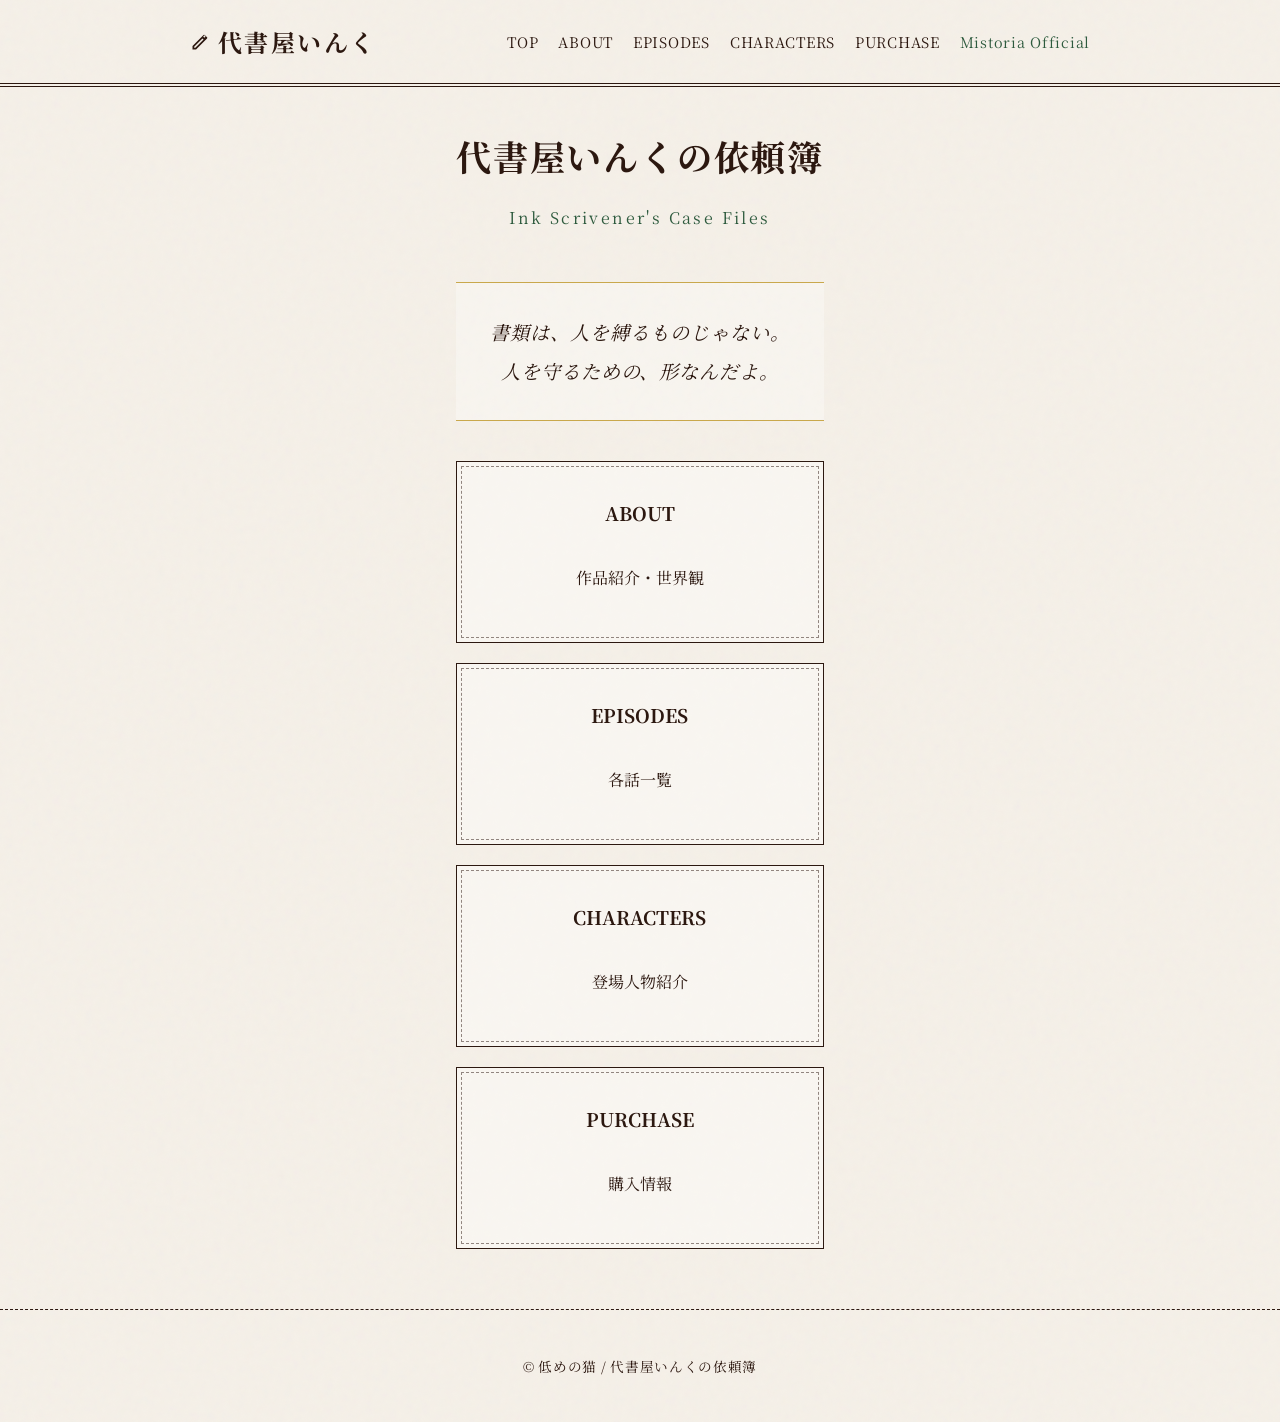
==== index.html @ aca45499 "initial deploy" ====
<!DOCTYPE html>
<html lang="ja">
<head>
    <meta charset="UTF-8">
    <meta name="viewport" content="width=device-width, initial-scale=1.0">
    <title>代書屋いんくの依頼簿 - Top</title>
    <link rel="stylesheet" href="style.css">
</head>
<body>

    <!-- CSS Envelope Animation Overlay -->
    <div class="envelope-overlay">
        <div class="envelope">
            <div class="envelope-letter">
                <span>代書屋いんくの依頼簿</span>
            </div>
        </div>
    </div>

    <header>
        <div class="container header-inner">
            <a href="index.html" class="logo">代書屋いんく</a>
            <nav>
                <ul>
                    <li><a href="index.html">TOP</a></li>
                    <li><a href="about.html">ABOUT</a></li>
                    <li><a href="episodes.html">EPISODES</a></li>
                    <li><a href="characters.html">CHARACTERS</a></li>
                    <li><a href="purchase.html">PURCHASE</a></li>
                    <li><a href="https://salmon191749.studio.site" class="external-link" target="_blank">Mistoria Official</a></li>
                </ul>
            </nav>
        </div>
    </header>

    <main class="container fade-in" style="animation-delay: 2.8s;">
        <h1 class="page-title">代書屋いんくの依頼簿</h1>
        <p class="page-subtitle">Ink Scrivener's Case Files</p>
        
        <div class="catchphrase">
            書類は、人を縛るものじゃない。<br>人を守るための、形なんだよ。
        </div>

        <div class="card-grid">
            <a href="about.html" class="card">
                <h3>ABOUT</h3>
                <p>作品紹介・世界観</p>
            </a>
            <a href="episodes.html" class="card">
                <h3>EPISODES</h3>
                <p>各話一覧</p>
            </a>
            <a href="characters.html" class="card">
                <h3>CHARACTERS</h3>
                <p>登場人物紹介</p>
            </a>
            <a href="purchase.html" class="card">
                <h3>PURCHASE</h3>
                <p>購入情報</p>
            </a>
        </div>
    </main>

    <footer class="fade-in" style="animation-delay: 2.8s;">
        <div class="container">
            <p>&copy; 低めの猫 / 代書屋いんくの依頼簿</p>
        </div>
    </footer>

</body>
</html>
---- style.css ----
@import url('https://fonts.googleapis.com/css2?family=Noto+Serif+JP:wght@400;700&display=swap');

:root {
  --bg-color: #f5f0e8;
  --text-color: #2c1810;
  --accent-green: #2d5a3d;
  --accent-gold: #c9a84c;
  --accent-red: #8b3a2a;
  --border-color: #2c1810;
}

body {
  margin: 0;
  padding: 0;
  font-family: 'Noto Serif JP', serif;
  background-color: var(--bg-color);
  color: var(--text-color);
  background-image: url("data:image/svg+xml,%3Csvg viewBox='0 0 200 200' xmlns='http://www.w3.org/2000/svg'%3E%3Cfilter id='noiseFilter'%3E%3CfeTurbulence type='fractalNoise' baseFrequency='0.8' numOctaves='3' stitchTiles='stitch'/%3E%3C/filter%3E%3Crect width='100%25' height='100%25' filter='url(%23noiseFilter)' opacity='0.03'/%3E%3C/svg%3E");
  line-height: 1.8;
  min-height: 100vh;
  display: flex;
  flex-direction: column;
}

.container {
  max-width: 900px;
  margin: 0 auto;
  padding: 0 20px;
}

header {
  border-bottom: 1px solid var(--border-color);
  padding: 20px 0;
  margin-bottom: 40px;
  position: relative;
}

header::after {
  content: '';
  position: absolute;
  bottom: -4px;
  left: 0;
  width: 100%;
  height: 1px;
  background-color: var(--border-color);
}

.header-inner {
  display: flex;
  justify-content: space-between;
  align-items: center;
  flex-wrap: wrap;
  gap: 20px;
}

.logo {
  font-size: 1.5rem;
  font-weight: 700;
  text-decoration: none;
  color: var(--text-color);
  letter-spacing: 0.1em;
  display: flex;
  align-items: center;
  gap: 8px;
}

.logo::before {
  content: '';
  display: inline-block;
  width: 20px;
  height: 20px;
  background: currentColor;
  mask: url("data:image/svg+xml,%3Csvg xmlns='http://www.w3.org/2000/svg' viewBox='0 0 24 24'%3E%3Cpath d='M3 21v-4.25L16.2 3.55a1 1 0 0 1 1.41 0l2.84 2.84a1 1 0 0 1 0 1.41L7.25 21H3zm2-2h1.41l9.9-9.91-1.42-1.42L5 17.59V19zM18.66 5.34L17.25 3.93l-1.41 1.41 1.41 1.42 1.41-1.42z'/%3E%3C/svg%3E") no-repeat center / contain;
  -webkit-mask: url("data:image/svg+xml,%3Csvg xmlns='http://www.w3.org/2000/svg' viewBox='0 0 24 24'%3E%3Cpath d='M3 21v-4.25L16.2 3.55a1 1 0 0 1 1.41 0l2.84 2.84a1 1 0 0 1 0 1.41L7.25 21H3zm2-2h1.41l9.9-9.91-1.42-1.42L5 17.59V19zM18.66 5.34L17.25 3.93l-1.41 1.41 1.41 1.42 1.41-1.42z'/%3E%3C/svg%3E") no-repeat center / contain;
}

nav ul {
  list-style: none;
  display: flex;
  gap: 20px;
  margin: 0;
  padding: 0;
  flex-wrap: wrap;
  font-size: 0.9rem;
}

nav a {
  text-decoration: none;
  color: var(--text-color);
  letter-spacing: 0.05em;
  transition: color 0.3s, transform 0.3s;
  position: relative;
  display: inline-block;
}

nav a::after {
  content: '';
  position: absolute;
  width: 100%;
  height: 1px;
  bottom: -2px;
  left: 0;
  background-color: var(--accent-gold);
  transform: scaleX(0);
  transform-origin: bottom right;
  transition: transform 0.3s ease-out;
}

nav a:hover {
  color: var(--accent-gold);
  transform: translateY(-2px);
}

nav a:hover::after {
  transform: scaleX(1);
  transform-origin: bottom left;
}

.external-link {
  color: var(--accent-green);
}

main {
  flex: 1;
  padding: 20px 0 60px;
}

footer {
  text-align: center;
  padding: 30px 0;
  border-top: 1px dashed var(--border-color);
  margin-top: 60px;
  font-size: 0.85rem;
  letter-spacing: 0.05em;
}

h1, h2, h3, h4 {
  font-weight: 700;
  margin-top: 0;
  color: var(--text-color);
}

.page-title {
  text-align: center;
  font-size: 2.2rem;
  margin-bottom: 5px;
  letter-spacing: 0.05em;
}

.page-subtitle {
  text-align: center;
  font-size: 1rem;
  color: var(--accent-green);
  margin-bottom: 50px;
  letter-spacing: 0.15em;
}

.section-title {
  font-size: 1.5rem;
  border-bottom: 1px solid var(--accent-gold);
  padding-bottom: 10px;
  margin-bottom: 20px;
  display: inline-block;
}

.text-center {
  text-align: center;
}

.stamp {
  display: inline-block;
  border: 2px solid var(--accent-red);
  color: var(--accent-red);
  padding: 4px 12px;
  border-radius: 2px;
  text-transform: uppercase;
  font-size: 0.8rem;
  letter-spacing: 0.1em;
  transform: rotate(-3deg);
  opacity: 0.85;
  font-weight: bold;
}

.card-grid {
  display: grid;
  grid-template-columns: repeat(auto-fit, minmax(260px, 1fr));
  gap: 20px;
  margin-top: 30px;
}

.card {
  border: 1px solid var(--border-color);
  padding: 30px 20px;
  text-align: center;
  text-decoration: none;
  color: var(--text-color);
  position: relative;
  transition: transform 0.4s, background-color 0.4s;
  display: flex;
  flex-direction: column;
  justify-content: center;
  align-items: center;
  min-height: 120px;
  background-color: rgba(255, 255, 255, 0.4);
}

.card::before {
  content: '';
  position: absolute;
  top: 4px; left: 4px; right: 4px; bottom: 4px;
  border: 1px dashed var(--border-color);
  pointer-events: none;
  opacity: 0.5;
}

.card:hover {
  transform: translateY(-5px);
  background-color: rgba(255, 255, 255, 0.8);
}

.card.disabled {
  opacity: 0.5;
  pointer-events: none;
  background-color: transparent;
}

/* Animations */
.fade-in {
  opacity: 0;
  animation: fadeIn 1s ease-out forwards;
}

@keyframes fadeIn {
  to { opacity: 1; transform: translateY(0); }
}

/* Envelope Intro Animation (Top Page) */
.envelope-overlay {
  position: fixed;
  top: 0; left: 0; width: 100vw; height: 100vh;
  background-color: var(--bg-color);
  z-index: 9999;
  display: flex;
  justify-content: center;
  align-items: center;
  animation: hideOverlay 0.8s forwards;
  animation-delay: 2.5s;
}

.envelope {
  position: relative;
  width: 300px;
  height: 200px;
  background-color: #e2d8c8;
  border: 2px solid var(--border-color);
  box-shadow: 0 10px 20px rgba(0,0,0,0.1);
}

.envelope::before {
  content: '';
  position: absolute;
  top: 0; left: 0;
  border-left: 150px solid transparent;
  border-right: 150px solid transparent;
  border-top: 100px solid #d4c8b6;
  border-bottom: 100px solid transparent;
  z-index: 2;
  transform-origin: top;
  animation: openFlap 1s forwards;
  animation-delay: 0.5s;
}

.envelope::after {
  content: '';
  position: absolute;
  bottom: 0; left: 0;
  border-left: 150px solid #ecdac5;
  border-right: 150px solid #ecdac5;
  border-bottom: 100px solid #e5d1ba;
  border-top: 100px solid transparent;
  z-index: 1;
}

.envelope-letter {
  position: absolute;
  top: 10px; left: 10px; right: 10px; height: 180px;
  background-color: white;
  border: 1px solid #ccc;
  z-index: 0;
  display: flex;
  justify-content: center;
  align-items: center;
  padding: 20px;
  box-sizing: border-box;
  animation: pullLetter 1.5s forwards;
  animation-delay: 1.2s;
  font-size: 0.8rem;
  color: var(--text-color);
}

@keyframes openFlap {
  0% { transform: rotateX(0); z-index: 2; }
  100% { transform: rotateX(180deg); z-index: 0; opacity: 0; }
}

@keyframes pullLetter {
  0% { transform: translateY(0); }
  100% { transform: translateY(-120px) scale(1.5); opacity: 0; }
}

@keyframes hideOverlay {
  0% { opacity: 1; visibility: visible; }
  100% { opacity: 0; visibility: hidden; }
}

.catchphrase {
  text-align: center;
  font-size: 1.2rem;
  margin: 40px 0;
  padding: 30px;
  border-top: 1px solid var(--accent-gold);
  border-bottom: 1px solid var(--accent-gold);
  background: rgba(255, 255, 255, 0.3);
  font-style: italic;
  letter-spacing: 0.05em;
  line-height: 2;
}

@media (max-width: 600px) {
  nav ul {
    justify-content: center;
  }
  .header-inner {
    flex-direction: column;
    text-align: center;
  }
  .logo {
    justify-content: center;
  }
}
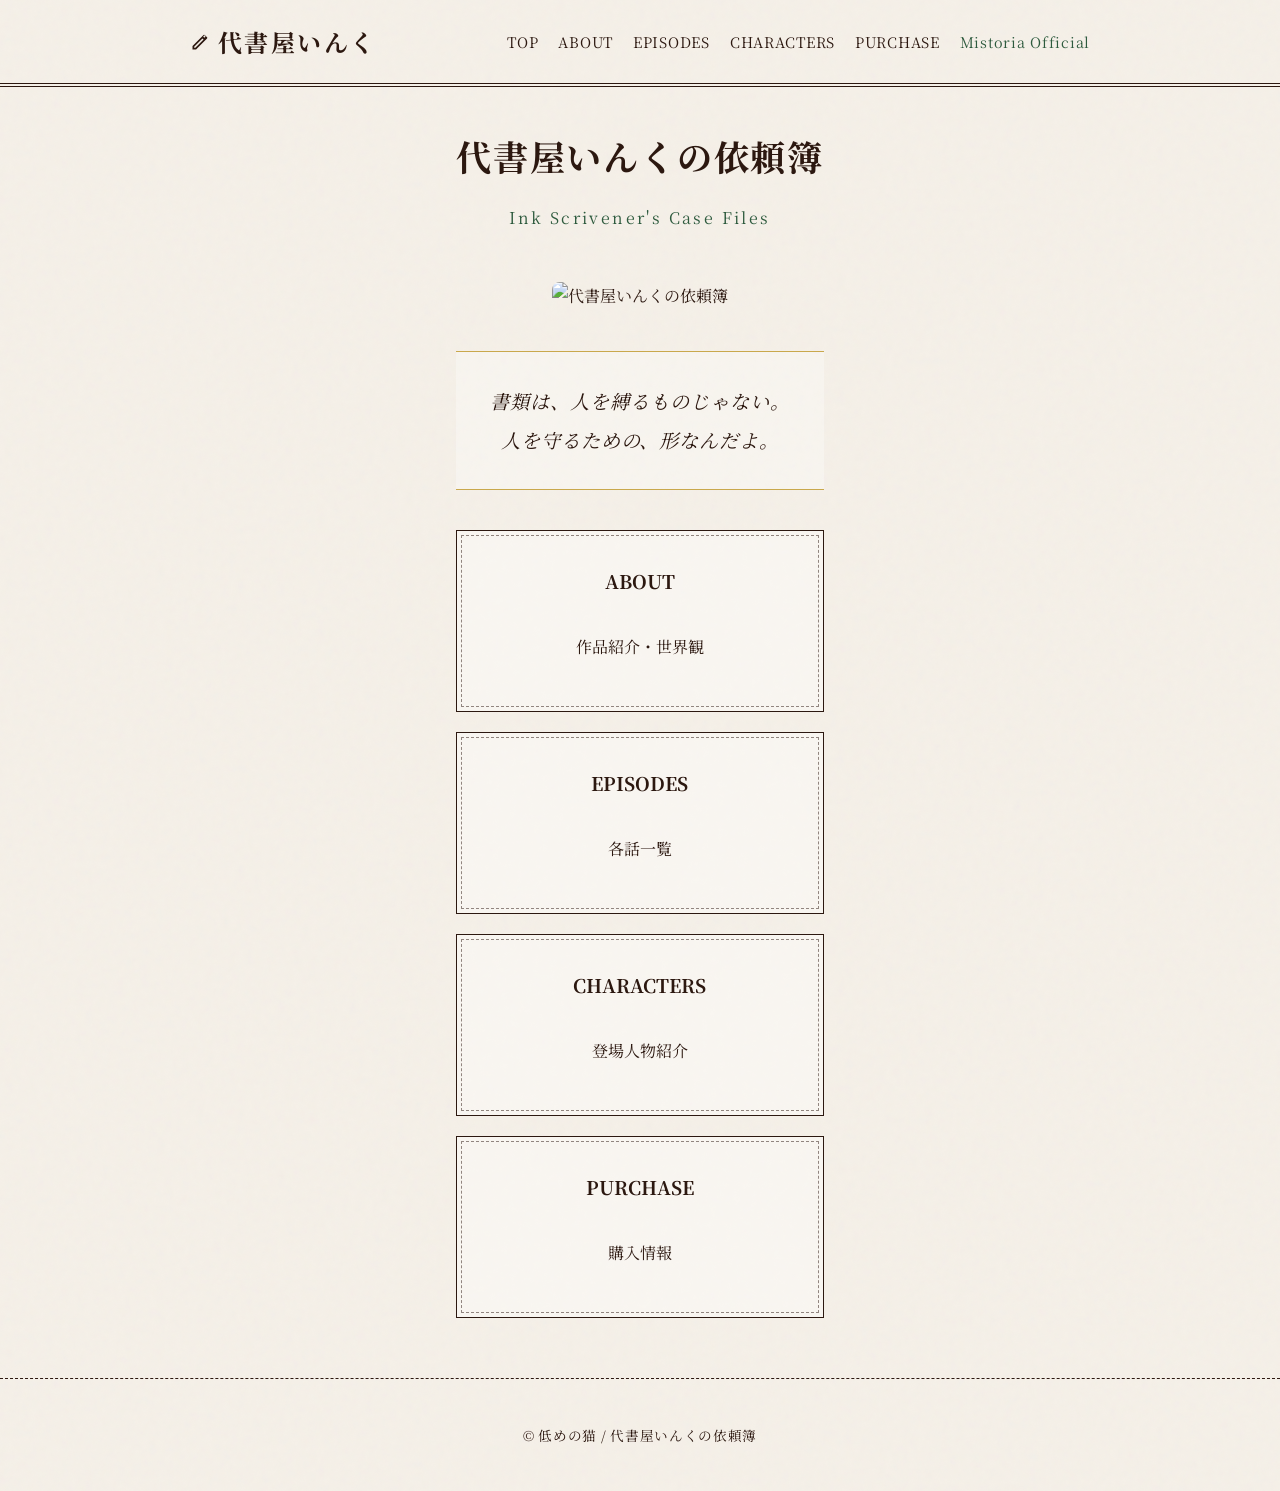
==== commit b60b1a0d: "音楽・リンク追加" ====
--- a/index.html
+++ b/index.html
@@ -37,6 +37,10 @@
         <h1 class="page-title">代書屋いんくの依頼簿</h1>
         <p class="page-subtitle">Ink Scrivener's Case Files</p>
         
+        <div style="text-align: center; margin: 0 auto;">
+            <img src="images/topimage.png" alt="代書屋いんくの依頼簿" style="width: 100%; max-width: 600px; border-radius: 8px;">
+        </div>
+
         <div class="catchphrase">
             書類は、人を縛るものじゃない。<br>人を守るための、形なんだよ。
         </div>
--- a/style.css
+++ b/style.css
@@ -338,3 +338,36 @@
     justify-content: center;
   }
 }
+
+.btn {
+  display: inline-block;
+  padding: 8px 16px;
+  background-color: var(--bg-color);
+  border: 1px solid var(--accent-gold);
+  color: var(--text-color);
+  text-decoration: none;
+  font-size: 0.85rem;
+  border-radius: 4px;
+  transition: all 0.3s ease;
+  text-align: center;
+}
+.btn:hover {
+  background-color: var(--accent-gold);
+  color: #fff;
+}
+.btn.disabled {
+  border-color: #ccc;
+  color: #888;
+  pointer-events: none;
+  background-color: transparent;
+}
+.custom-audio {
+  width: 100%;
+  border-radius: 4px;
+  outline: none;
+  filter: sepia(0.5) hue-rotate(-30deg) saturate(0.8) opacity(0.9);
+}
+.audio-wrapper {
+  margin-top: 15px;
+  text-align: left;
+}
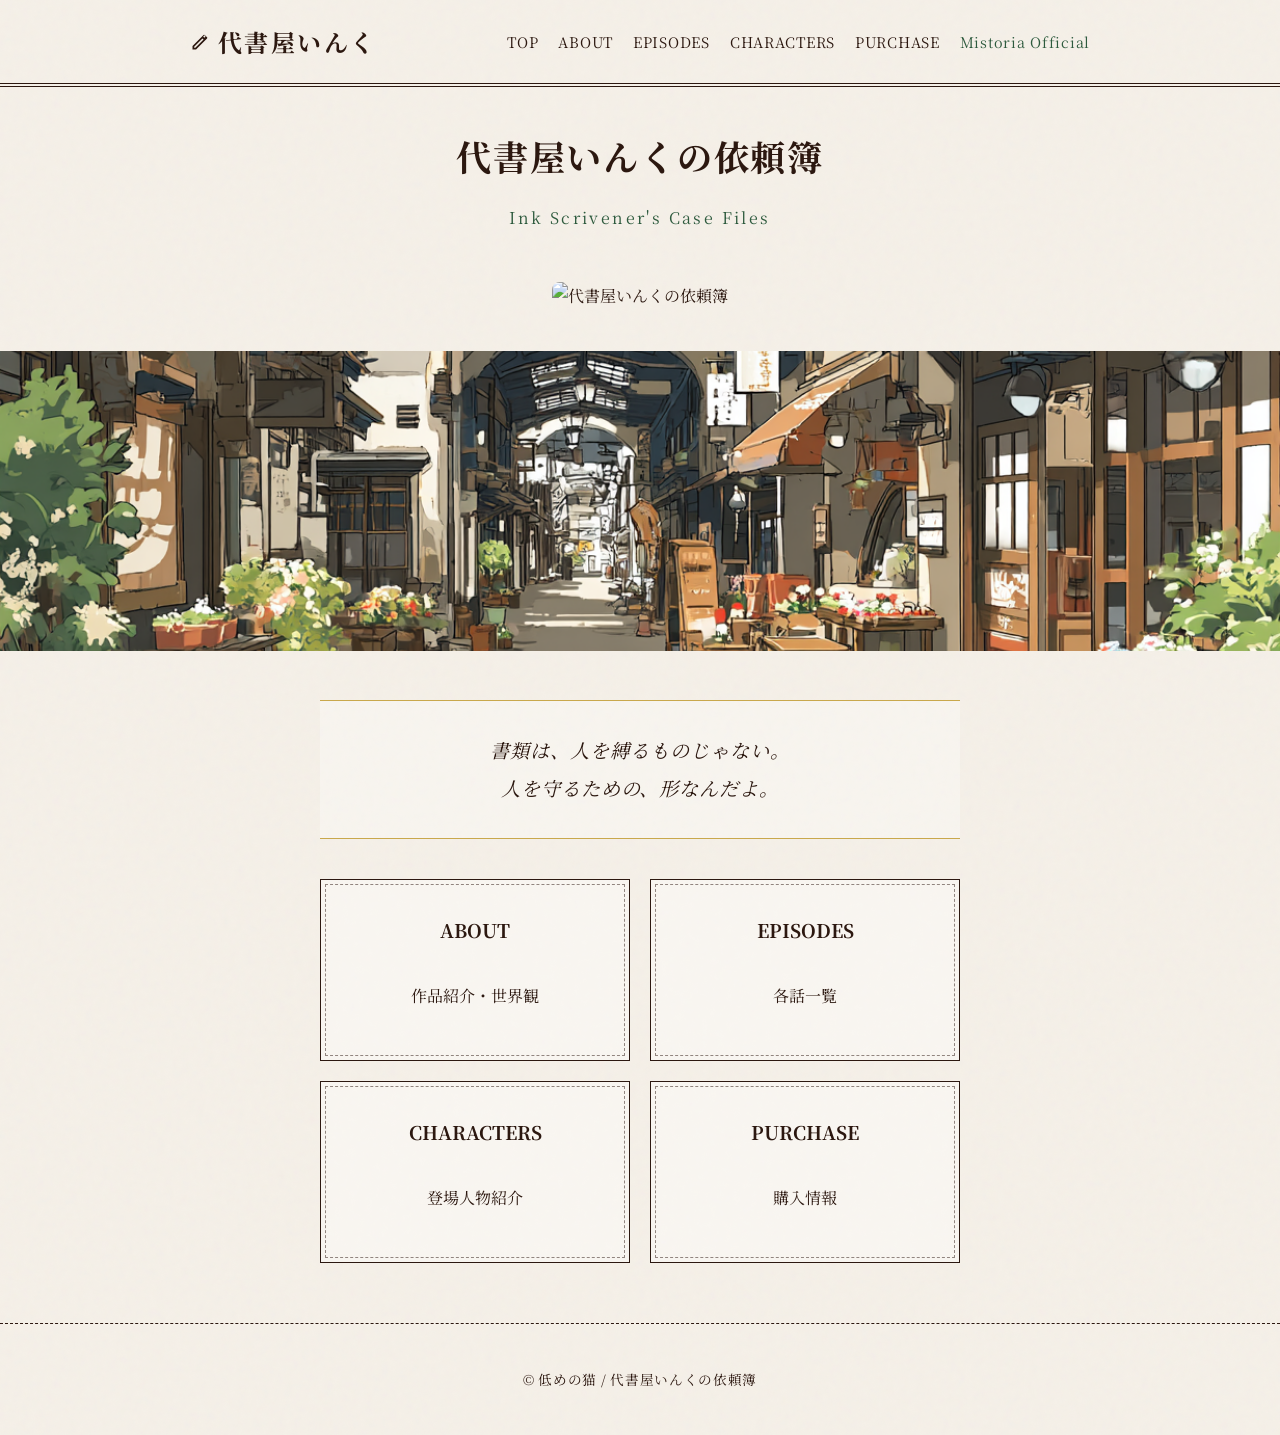
==== commit 2a96e7b2: "画像追加・各話詳細ページ・キャラクター更新" ====
--- a/index.html
+++ b/index.html
@@ -41,11 +41,15 @@
             <img src="images/topimage.png" alt="代書屋いんくの依頼簿" style="width: 100%; max-width: 600px; border-radius: 8px;">
         </div>
 
+        <div style="width: 100vw; margin-left: calc(50% - 50vw); margin-top: 40px; margin-bottom: 40px;">
+            <img src="images/bg_shotengai.png" alt="柿興市商店街" style="width: 100%; height: 300px; object-fit: cover;">
+        </div>
+
         <div class="catchphrase">
             書類は、人を縛るものじゃない。<br>人を守るための、形なんだよ。
         </div>
 
-        <div class="card-grid">
+        <div class="card-grid" style="grid-template-columns: repeat(2, 1fr);">
             <a href="about.html" class="card">
                 <h3>ABOUT</h3>
                 <p>作品紹介・世界観</p>
--- a/style.css
+++ b/style.css
@@ -371,3 +371,81 @@
   margin-top: 15px;
   text-align: left;
 }
+
+/* Character Items */
+.character-item {
+  margin-bottom: 20px;
+  padding: 20px;
+  cursor: pointer;
+  transition: background-color 0.3s, transform 0.3s;
+  border-radius: 8px;
+}
+.character-item:hover {
+  background-color: rgba(255, 255, 255, 0.5);
+  transform: translateX(5px);
+}
+
+/* Modal */
+.modal-overlay {
+  position: fixed;
+  top: 0; left: 0; right: 0; bottom: 0;
+  background-color: rgba(44, 24, 16, 0.8);
+  display: flex;
+  justify-content: center;
+  align-items: center;
+  z-index: 1000;
+  opacity: 0;
+  pointer-events: none;
+  transition: opacity 0.3s ease;
+}
+.modal-overlay.active {
+  opacity: 1;
+  pointer-events: auto;
+}
+.modal-content {
+  background-color: var(--bg-color);
+  border: 2px solid var(--border-color);
+  border-radius: 4px;
+  width: 90%;
+  max-width: 600px;
+  max-height: 90vh;
+  overflow-y: auto;
+  position: relative;
+  padding: 40px;
+  box-shadow: 0 10px 30px rgba(0,0,0,0.5);
+  background-image: url("data:image/svg+xml,%3Csvg viewBox='0 0 200 200' xmlns='http://www.w3.org/2000/svg'%3E%3Cfilter id='noiseFilter'%3E%3CfeTurbulence type='fractalNoise' baseFrequency='0.8' numOctaves='3' stitchTiles='stitch'/%3E%3C/filter%3E%3Crect width='100%25' height='100%25' filter='url(%23noiseFilter)' opacity='0.03'/%3E%3C/svg%3E");
+}
+.modal-close {
+  position: absolute;
+  top: 15px; right: 20px;
+  font-size: 2rem;
+  cursor: pointer;
+  color: var(--text-color);
+  line-height: 1;
+}
+.modal-close:hover {
+  color: var(--accent-red);
+}
+.modal-image-placeholder {
+  width: 100%;
+  height: 400px;
+  background-color: var(--bg-color);
+  border: 1px dashed var(--border-color);
+  display: flex;
+  justify-content: center;
+  align-items: center;
+  color: #888;
+  margin-bottom: 20px;
+  border-radius: 4px;
+  font-size: 0.9rem;
+}
+.modal-image {
+  width: 100%;
+  height: 400px;
+  object-fit: contain;
+  background-color: var(--bg-color);
+  border: 1px solid var(--border-color);
+  margin-bottom: 20px;
+  border-radius: 4px;
+  display: none;
+}
